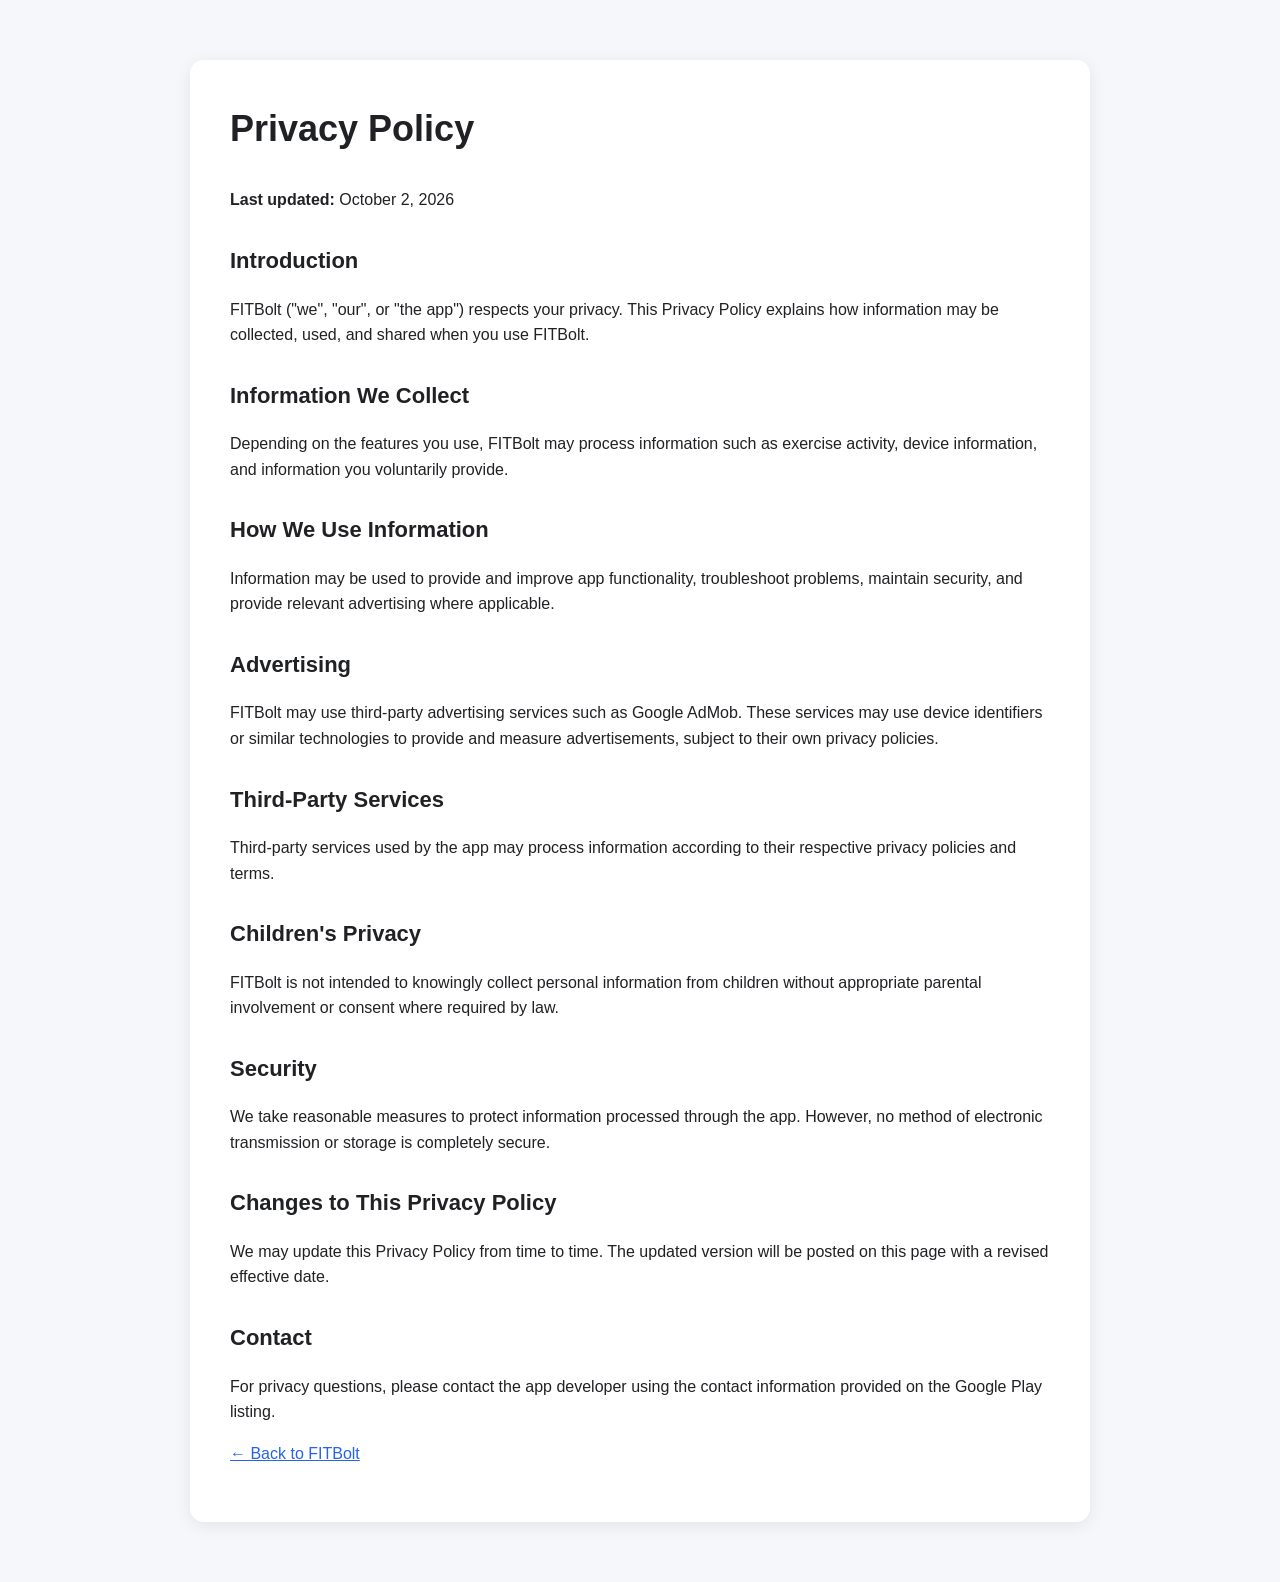
==== fitbolt-privacy-policy.html @ 78a80d01 "first commit" ====
<!DOCTYPE html>
<html lang="en">
<head>
  <meta charset="UTF-8">
  <meta name="viewport" content="width=device-width, initial-scale=1.0">
  <title>Privacy Policy - FITBolt</title>
  <link rel="stylesheet" href="style.css">
</head>
<body>
  <main class="container">
    <article class="card policy">
      <h1>Privacy Policy</h1>
      <p><strong>Last updated:</strong> October 2, 2026</p>

      <h2>Introduction</h2>
      <p>
        FITBolt ("we", "our", or "the app") respects your privacy. This Privacy Policy
        explains how information may be collected, used, and shared when you use FITBolt.
      </p>

      <h2>Information We Collect</h2>
      <p>
        Depending on the features you use, FITBolt may process information such as
        exercise activity, device information, and information you voluntarily provide.
      </p>

      <h2>How We Use Information</h2>
      <p>
        Information may be used to provide and improve app functionality, troubleshoot
        problems, maintain security, and provide relevant advertising where applicable.
      </p>

      <h2>Advertising</h2>
      <p>
        FITBolt may use third-party advertising services such as Google AdMob.
        These services may use device identifiers or similar technologies to provide
        and measure advertisements, subject to their own privacy policies.
      </p>

      <h2>Third-Party Services</h2>
      <p>
        Third-party services used by the app may process information according to their
        respective privacy policies and terms.
      </p>

      <h2>Children's Privacy</h2>
      <p>
        FITBolt is not intended to knowingly collect personal information from children
        without appropriate parental involvement or consent where required by law.
      </p>

      <h2>Security</h2>
      <p>
        We take reasonable measures to protect information processed through the app.
        However, no method of electronic transmission or storage is completely secure.
      </p>

      <h2>Changes to This Privacy Policy</h2>
      <p>
        We may update this Privacy Policy from time to time. The updated version will
        be posted on this page with a revised effective date.
      </p>

      <h2>Contact</h2>
      <p>
        For privacy questions, please contact the app developer using the contact
        information provided on the Google Play listing.
      </p>

      <p><a href="/">← Back to FITBolt</a></p>
    </article>
  </main>
</body>
</html>
---- style.css ----
* {
  box-sizing: border-box;
}

body {
  margin: 0;
  font-family: Arial, Helvetica, sans-serif;
  background: #f5f7fb;
  color: #202124;
  line-height: 1.6;
}

.container {
  width: min(900px, calc(100% - 32px));
  margin: 60px auto;
}

.card {
  background: #ffffff;
  border-radius: 14px;
  padding: 40px;
  box-shadow: 0 4px 18px rgba(0, 0, 0, 0.08);
}

h1 {
  margin-top: 0;
  font-size: 36px;
}

h2 {
  margin-top: 30px;
  font-size: 22px;
}

.button {
  display: inline-block;
  margin-top: 20px;
  padding: 12px 20px;
  border-radius: 8px;
  background: #111827;
  color: #ffffff;
  text-decoration: none;
}

.button:hover {
  opacity: 0.9;
}

a {
  color: #2563eb;
}

@media (max-width: 600px) {
  .container {
    margin: 20px auto;
  }

  .card {
    padding: 24px;
  }

  h1 {
    font-size: 30px;
  }
}
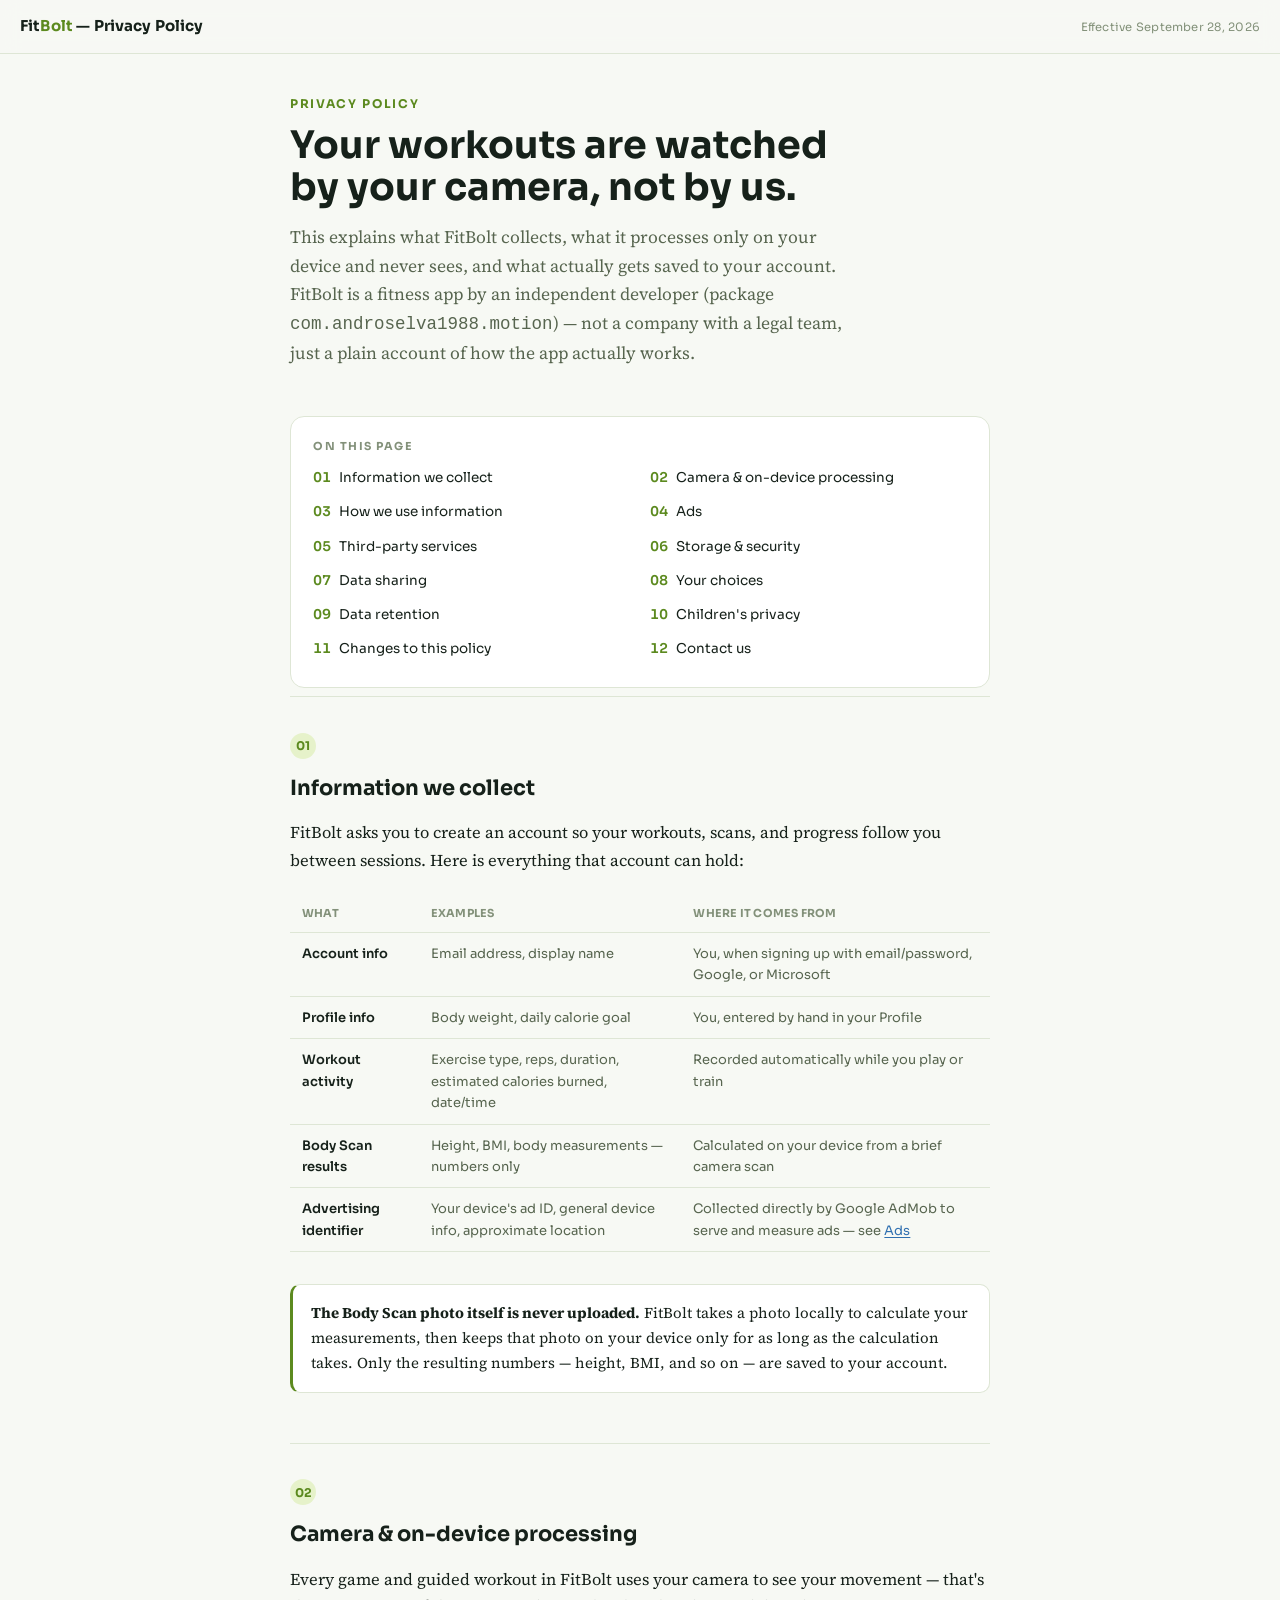
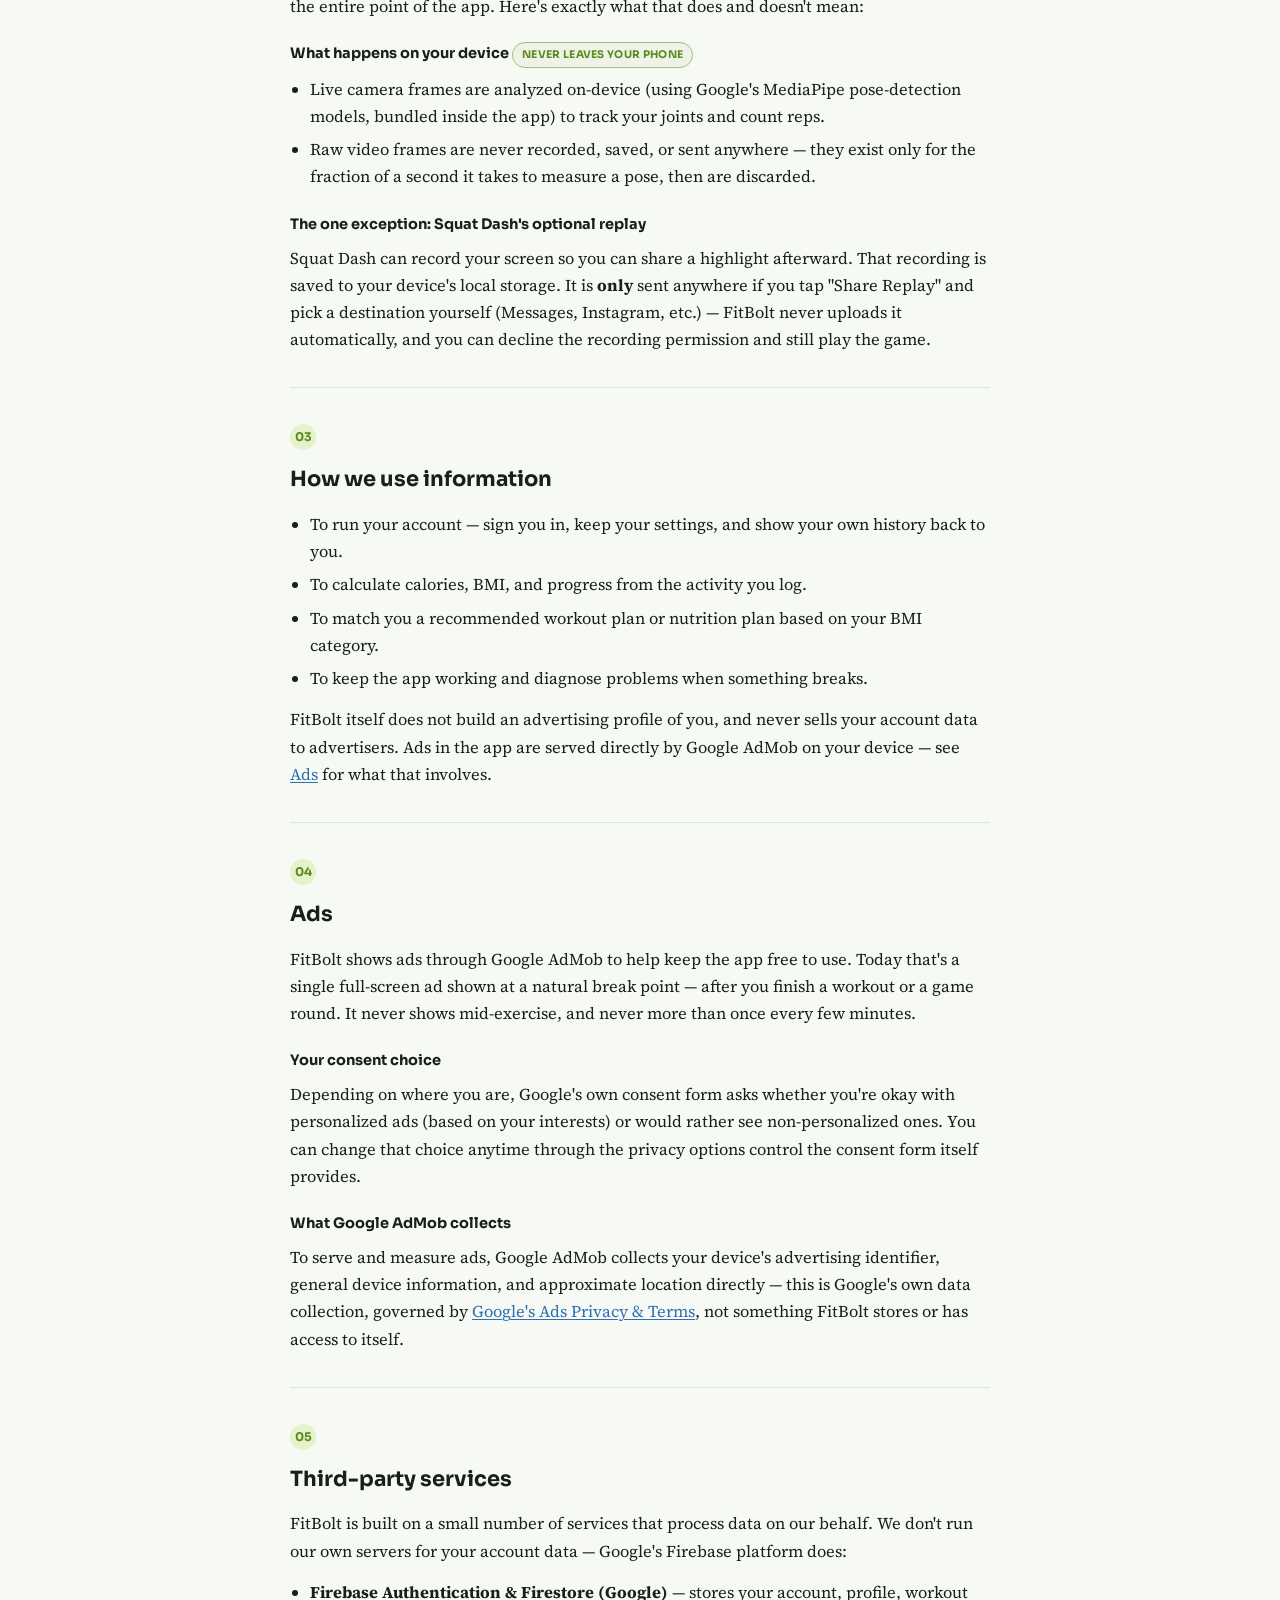
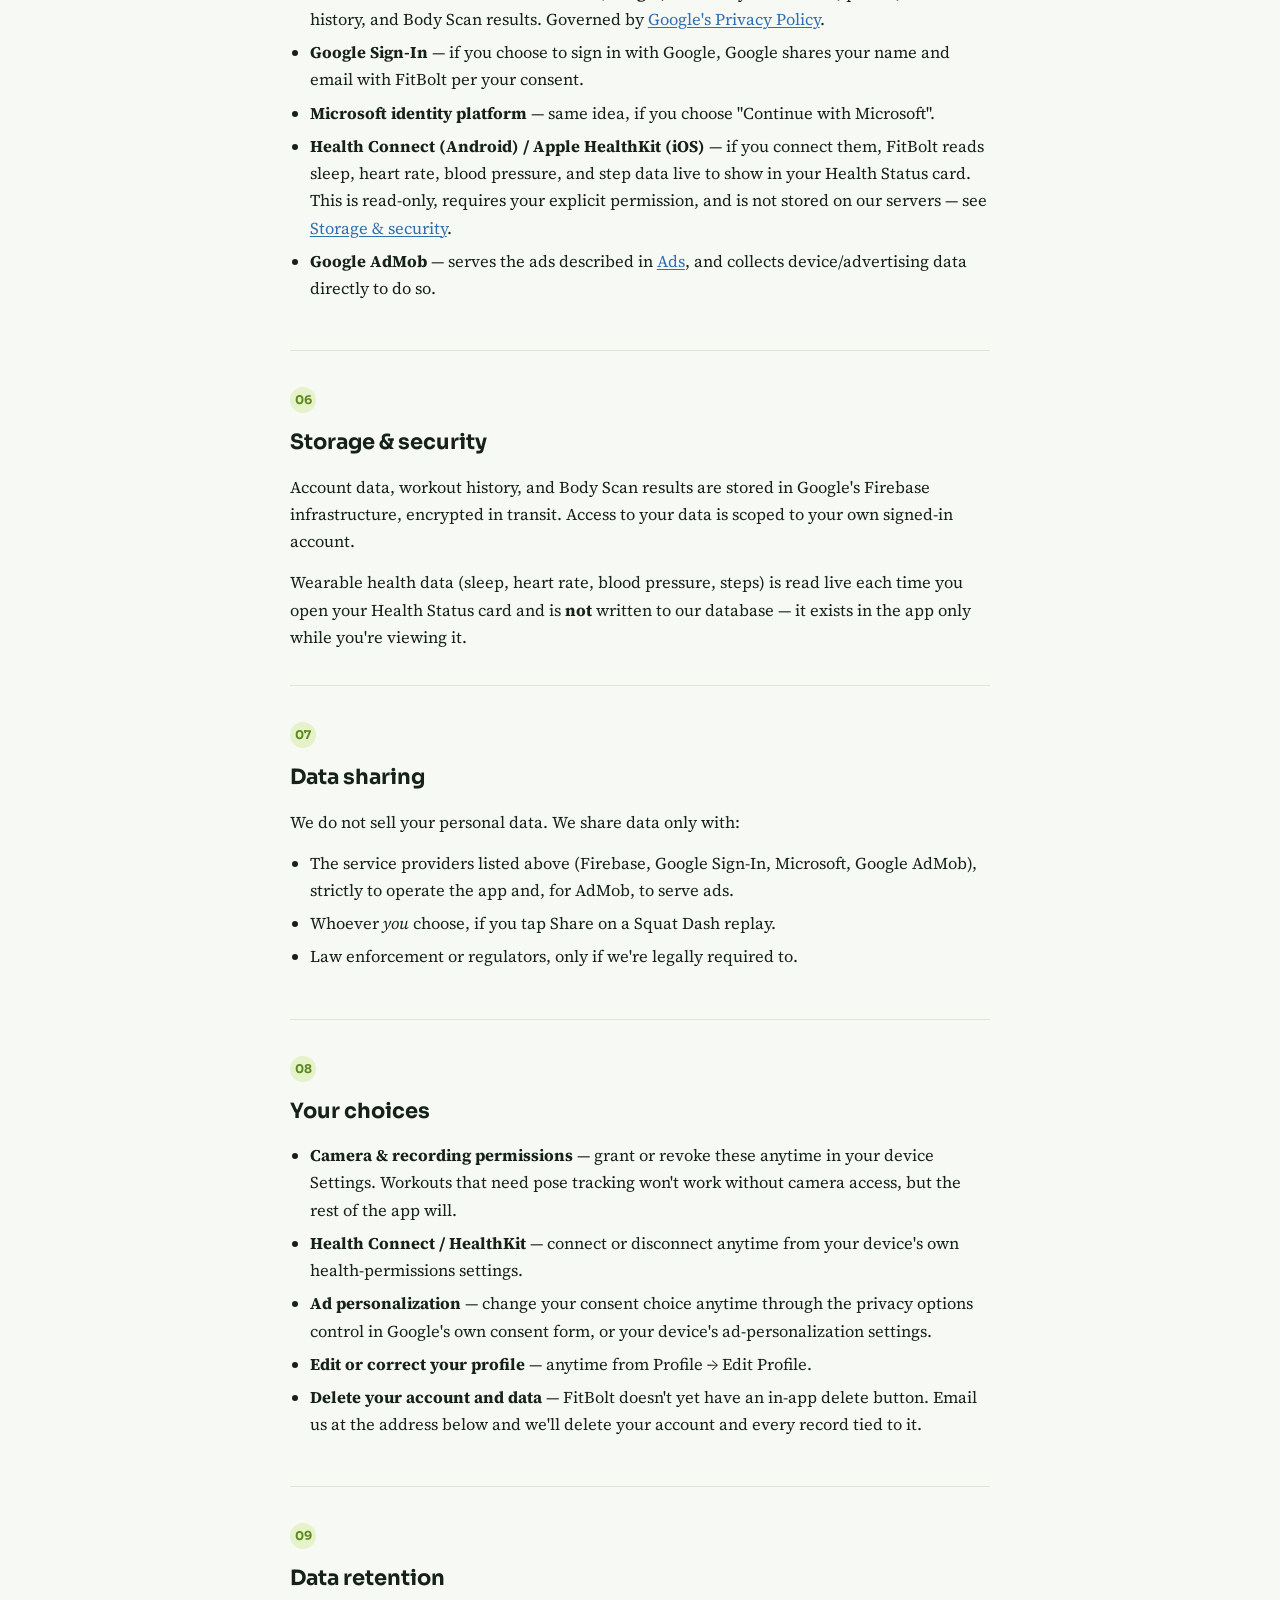
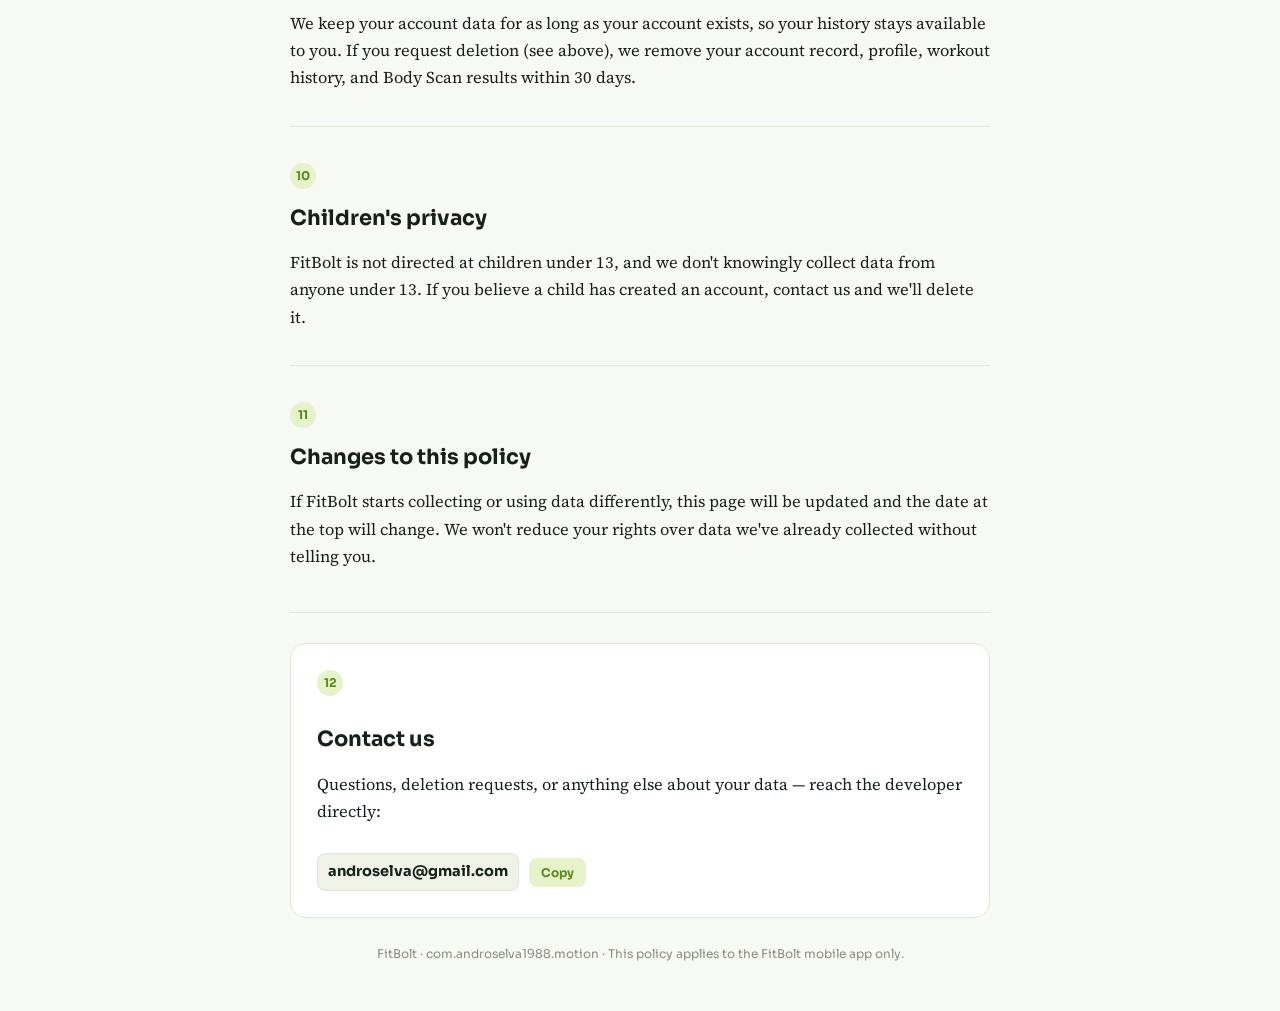
==== commit 54e4744c: "Update fitbolt-privacy-policy.html" ====
--- a/fitbolt-privacy-policy.html
+++ b/fitbolt-privacy-policy.html
@@ -1,74 +1,615 @@
-<!DOCTYPE html>
+<!doctype html>
 <html lang="en">
 <head>
-  <meta charset="UTF-8">
-  <meta name="viewport" content="width=device-width, initial-scale=1.0">
-  <title>Privacy Policy - FITBolt</title>
-  <link rel="stylesheet" href="style.css">
+<meta charset="utf-8">
+<meta name="viewport" content="width=device-width,initial-scale=1,viewport-fit=cover">
+<title>FitBolt Privacy Policy</title>
+<link rel="preconnect" href="https://fonts.gstatic.com" crossorigin>
+<link href="https://fonts.googleapis.com/css2?family=Sora:wght@600;700;800&family=Source+Serif+4:opsz,wght@8..60,400;8..60,500;8..60,600&display=swap" rel="stylesheet">
+<style>
+  :root {
+    --bg: #f7f9f4;
+    --surface: #ffffff;
+    --surface-2: #eef2e7;
+    --ink: #16211a;
+    --ink-muted: #57654f;
+    --ink-faint: #83917a;
+    --border: #dee6d5;
+    --accent: #5c8a1f;
+    --accent-bright: #bfe756;
+    --accent-soft: #e6f2ca;
+    --focus: #2f6fb0;
+    color-scheme: light;
+  }
+
+  @media (prefers-color-scheme: dark) {
+    :root:not([data-theme="light"]) {
+      --bg: #10150d;
+      --surface: #181f14;
+      --surface-2: #1f281a;
+      --ink: #edf3e6;
+      --ink-muted: #a9b89f;
+      --ink-faint: #74836b;
+      --border: #2b3524;
+      --accent: #bfe756;
+      --accent-bright: #bfe756;
+      --accent-soft: rgba(191, 231, 86, 0.14);
+      --focus: #8fc2f2;
+      color-scheme: dark;
+    }
+  }
+
+  :root[data-theme="dark"] {
+    --bg: #10150d;
+    --surface: #181f14;
+    --surface-2: #1f281a;
+    --ink: #edf3e6;
+    --ink-muted: #a9b89f;
+    --ink-faint: #74836b;
+    --border: #2b3524;
+    --accent: #bfe756;
+    --accent-bright: #bfe756;
+    --accent-soft: rgba(191, 231, 86, 0.14);
+    --focus: #8fc2f2;
+    color-scheme: dark;
+  }
+
+  * { box-sizing: border-box; }
+
+  body {
+    margin: 0;
+    background: var(--bg);
+    color: var(--ink);
+    font-family: "Source Serif 4", Georgia, "Times New Roman", serif;
+    font-size: 16.5px;
+    line-height: 1.65;
+    padding-inline: 20px;
+    padding-block: 0 48px;
+  }
+
+  img { max-width: 100%; }
+
+  h1, h2, h3, .display {
+    font-family: "Sora", "Segoe UI", Arial, sans-serif;
+    text-wrap: balance;
+  }
+
+  .topbar {
+    position: sticky;
+    top: env(safe-area-inset-top, 0px);
+    z-index: 10;
+    margin-inline: -20px;
+    padding: 14px 20px;
+    padding-top: calc(14px + env(safe-area-inset-top, 0px));
+    background: color-mix(in srgb, var(--bg) 86%, transparent);
+    backdrop-filter: blur(10px);
+    border-bottom: 1px solid var(--border);
+    display: flex;
+    align-items: baseline;
+    justify-content: space-between;
+    gap: 12px;
+    flex-wrap: wrap;
+  }
+
+  .topbar .name {
+    font-family: "Sora", sans-serif;
+    font-weight: 700;
+    font-size: 15px;
+    letter-spacing: 0.01em;
+    color: var(--ink);
+  }
+
+  .topbar .name span { color: var(--accent); }
+
+  .topbar .updated {
+    font-family: "Sora", sans-serif;
+    font-size: 11.5px;
+    color: var(--ink-faint);
+    letter-spacing: 0.02em;
+  }
+
+  main { max-width: 700px; margin: 0 auto; }
+
+  header.hero { padding-block: 40px 20px; }
+
+  .eyebrow {
+    font-family: "Sora", sans-serif;
+    font-size: 12px;
+    font-weight: 700;
+    letter-spacing: 0.14em;
+    text-transform: uppercase;
+    color: var(--accent);
+    margin: 0 0 10px;
+  }
+
+  h1 {
+    font-size: clamp(28px, 6vw, 38px);
+    font-weight: 700;
+    margin: 0 0 14px;
+    line-height: 1.12;
+  }
+
+  .lede {
+    font-size: 17.5px;
+    color: var(--ink-muted);
+    max-width: 62ch;
+    margin: 0;
+  }
+
+  nav.toc {
+    background: var(--surface);
+    border: 1px solid var(--border);
+    border-radius: 14px;
+    padding: 20px 22px;
+    margin-block: 28px 8px;
+  }
+
+  nav.toc .toc-label {
+    font-family: "Sora", sans-serif;
+    font-size: 11px;
+    font-weight: 700;
+    letter-spacing: 0.14em;
+    text-transform: uppercase;
+    color: var(--ink-faint);
+    margin: 0 0 12px;
+  }
+
+  nav.toc ol {
+    list-style: none;
+    margin: 0;
+    padding: 0;
+    display: grid;
+    grid-template-columns: repeat(2, 1fr);
+    gap: 6px 20px;
+    counter-reset: toc;
+  }
+
+  @media (max-width: 520px) {
+    nav.toc ol { grid-template-columns: 1fr; }
+  }
+
+  nav.toc li { counter-increment: toc; }
+
+  nav.toc a {
+    font-family: "Sora", sans-serif;
+    font-size: 13.5px;
+    color: var(--ink);
+    text-decoration: none;
+    display: flex;
+    gap: 8px;
+  }
+
+  nav.toc a:hover { color: var(--accent); }
+
+  nav.toc a::before {
+    content: counter(toc, decimal-leading-zero);
+    color: var(--accent);
+    font-variant-numeric: tabular-nums;
+    font-weight: 600;
+  }
+
+  section {
+    padding-block: 34px;
+    border-top: 1px solid var(--border);
+    scroll-margin-top: 70px;
+  }
+
+  section .num, .contact-card .num {
+    display: inline-flex;
+    align-items: center;
+    justify-content: center;
+    font-family: "Sora", sans-serif;
+    font-size: 12px;
+    font-weight: 700;
+    color: var(--accent);
+    background: var(--accent-soft);
+    border-radius: 999px;
+    width: 26px;
+    height: 26px;
+    margin-bottom: 12px;
+  }
+
+  h2 { font-size: 21px; font-weight: 700; margin: 0 0 14px; }
+
+  h3 {
+    font-family: "Sora", sans-serif;
+    font-size: 14.5px;
+    font-weight: 700;
+    margin: 22px 0 8px;
+    color: var(--ink);
+  }
+
+  p { margin: 0 0 14px; }
+  p:last-child { margin-bottom: 0; }
+
+  ul { margin: 0 0 14px; padding-left: 1.2em; }
+  li { margin-bottom: 6px; }
+  li:last-child { margin-bottom: 0; }
+
+  strong { color: var(--ink); }
+
+  a { color: var(--focus); text-decoration-thickness: 1px; text-underline-offset: 2px; }
+  a:focus-visible, button:focus-visible { outline: 2px solid var(--focus); outline-offset: 2px; }
+
+  .data-table {
+    width: 100%;
+    border-collapse: collapse;
+    font-family: "Sora", sans-serif;
+    font-size: 13px;
+    margin-block: 6px 16px;
+  }
+
+  .table-wrap { overflow-x: auto; }
+
+  .data-table th, .data-table td {
+    text-align: left;
+    padding: 10px 12px;
+    border-bottom: 1px solid var(--border);
+    vertical-align: top;
+  }
+
+  .data-table th {
+    color: var(--ink-faint);
+    font-weight: 700;
+    letter-spacing: 0.02em;
+    text-transform: uppercase;
+    font-size: 11px;
+    white-space: nowrap;
+  }
+
+  .data-table td { color: var(--ink-muted); }
+  .data-table td.what { color: var(--ink); font-weight: 600; font-family: "Sora", sans-serif; }
+
+  .pill {
+    display: inline-block;
+    font-family: "Sora", sans-serif;
+    font-size: 10.5px;
+    font-weight: 700;
+    letter-spacing: 0.03em;
+    text-transform: uppercase;
+    padding: 3px 9px;
+    border-radius: 999px;
+    background: var(--surface-2);
+    color: var(--ink-muted);
+    border: 1px solid var(--border);
+  }
+
+  .pill.on-device { color: var(--accent); border-color: color-mix(in srgb, var(--accent) 45%, var(--border)); }
+
+  .callout {
+    background: var(--surface);
+    border: 1px solid var(--border);
+    border-left: 3px solid var(--accent);
+    border-radius: 10px;
+    padding: 16px 18px;
+    margin-block: 16px;
+    font-size: 15px;
+  }
+
+  .callout p { margin: 0; }
+  .callout p + p { margin-top: 8px; }
+
+  footer {
+    margin-top: 8px;
+    padding-top: 30px;
+    border-top: 1px solid var(--border);
+  }
+
+  .contact-card {
+    background: var(--surface);
+    border: 1px solid var(--border);
+    border-radius: 16px;
+    padding: 26px;
+    display: flex;
+    flex-direction: column;
+    gap: 14px;
+  }
+
+  .contact-card h2 { margin: 0; }
+
+  .contact-row {
+    display: flex;
+    align-items: center;
+    gap: 10px;
+    flex-wrap: wrap;
+    font-family: "Sora", sans-serif;
+    font-size: 14.5px;
+  }
+
+  .contact-value {
+    font-weight: 700;
+    color: var(--ink);
+    background: var(--surface-2);
+    border: 1px solid var(--border);
+    border-radius: 8px;
+    padding: 6px 10px;
+    user-select: all;
+  }
+
+  .copy-btn {
+    font-family: "Sora", sans-serif;
+    font-size: 12px;
+    font-weight: 700;
+    color: var(--accent);
+    background: var(--accent-soft);
+    border: none;
+    border-radius: 8px;
+    padding: 7px 12px;
+    cursor: pointer;
+  }
+
+  .copy-btn:hover { filter: brightness(0.97); }
+
+  .fineprint {
+    margin-top: 26px;
+    font-family: "Sora", sans-serif;
+    font-size: 12px;
+    color: var(--ink-faint);
+    text-align: center;
+  }
+
+  [hidden] { display: none !important; }
+</style>
 </head>
 <body>
-  <main class="container">
-    <article class="card policy">
-      <h1>Privacy Policy</h1>
-      <p><strong>Last updated:</strong> October 2, 2026</p>
-
-      <h2>Introduction</h2>
-      <p>
-        FITBolt ("we", "our", or "the app") respects your privacy. This Privacy Policy
-        explains how information may be collected, used, and shared when you use FITBolt.
-      </p>
-
-      <h2>Information We Collect</h2>
-      <p>
-        Depending on the features you use, FITBolt may process information such as
-        exercise activity, device information, and information you voluntarily provide.
-      </p>
-
-      <h2>How We Use Information</h2>
-      <p>
-        Information may be used to provide and improve app functionality, troubleshoot
-        problems, maintain security, and provide relevant advertising where applicable.
-      </p>
-
-      <h2>Advertising</h2>
-      <p>
-        FITBolt may use third-party advertising services such as Google AdMob.
-        These services may use device identifiers or similar technologies to provide
-        and measure advertisements, subject to their own privacy policies.
-      </p>
-
-      <h2>Third-Party Services</h2>
-      <p>
-        Third-party services used by the app may process information according to their
-        respective privacy policies and terms.
-      </p>
-
-      <h2>Children's Privacy</h2>
-      <p>
-        FITBolt is not intended to knowingly collect personal information from children
-        without appropriate parental involvement or consent where required by law.
-      </p>
-
-      <h2>Security</h2>
-      <p>
-        We take reasonable measures to protect information processed through the app.
-        However, no method of electronic transmission or storage is completely secure.
-      </p>
-
-      <h2>Changes to This Privacy Policy</h2>
-      <p>
-        We may update this Privacy Policy from time to time. The updated version will
-        be posted on this page with a revised effective date.
-      </p>
-
-      <h2>Contact</h2>
-      <p>
-        For privacy questions, please contact the app developer using the contact
-        information provided on the Google Play listing.
-      </p>
-
-      <p><a href="/">← Back to FITBolt</a></p>
-    </article>
-  </main>
+
+<div class="topbar">
+  <div class="name">Fit<span>Bolt</span> — Privacy Policy</div>
+  <div class="updated">Effective September 28, 2026</div>
+</div>
+
+<main>
+  <header class="hero">
+    <p class="eyebrow">Privacy Policy</p>
+    <h1>Your workouts are watched by your camera, not by us.</h1>
+    <p class="lede">
+      This explains what FitBolt collects, what it processes only on your device and never sees,
+      and what actually gets saved to your account. FitBolt is a fitness app by an independent developer
+      (package <code>com.androselva1988.motion</code>) — not a company with a legal team, just a plain account
+      of how the app actually works.
+    </p>
+  </header>
+
+  <nav class="toc" aria-label="Table of contents">
+    <p class="toc-label">On this page</p>
+    <ol>
+      <li><a href="#collect">Information we collect</a></li>
+      <li><a href="#camera">Camera &amp; on-device processing</a></li>
+      <li><a href="#use">How we use information</a></li>
+      <li><a href="#ads">Ads</a></li>
+      <li><a href="#third-party">Third-party services</a></li>
+      <li><a href="#storage">Storage &amp; security</a></li>
+      <li><a href="#sharing">Data sharing</a></li>
+      <li><a href="#choices">Your choices</a></li>
+      <li><a href="#retention">Data retention</a></li>
+      <li><a href="#children">Children's privacy</a></li>
+      <li><a href="#changes">Changes to this policy</a></li>
+      <li><a href="#contact">Contact us</a></li>
+    </ol>
+  </nav>
+
+  <section id="collect">
+    <span class="num">01</span>
+    <h2>Information we collect</h2>
+    <p>FitBolt asks you to create an account so your workouts, scans, and progress follow you between sessions. Here is everything that account can hold:</p>
+
+    <div class="table-wrap">
+      <table class="data-table">
+        <thead>
+          <tr><th>What</th><th>Examples</th><th>Where it comes from</th></tr>
+        </thead>
+        <tbody>
+          <tr>
+            <td class="what">Account info</td>
+            <td>Email address, display name</td>
+            <td>You, when signing up with email/password, Google, or Microsoft</td>
+          </tr>
+          <tr>
+            <td class="what">Profile info</td>
+            <td>Body weight, daily calorie goal</td>
+            <td>You, entered by hand in your Profile</td>
+          </tr>
+          <tr>
+            <td class="what">Workout activity</td>
+            <td>Exercise type, reps, duration, estimated calories burned, date/time</td>
+            <td>Recorded automatically while you play or train</td>
+          </tr>
+          <tr>
+            <td class="what">Body Scan results</td>
+            <td>Height, BMI, body measurements — numbers only</td>
+            <td>Calculated on your device from a brief camera scan</td>
+          </tr>
+          <tr>
+            <td class="what">Advertising identifier</td>
+            <td>Your device's ad ID, general device info, approximate location</td>
+            <td>Collected directly by Google AdMob to serve and measure ads — see <a href="#ads">Ads</a></td>
+          </tr>
+        </tbody>
+      </table>
+    </div>
+
+    <div class="callout">
+      <p><strong>The Body Scan photo itself is never uploaded.</strong> FitBolt takes a photo locally to calculate
+      your measurements, then keeps that photo on your device only for as long as the calculation takes.
+      Only the resulting numbers — height, BMI, and so on — are saved to your account.</p>
+    </div>
+  </section>
+
+  <section id="camera">
+    <span class="num">02</span>
+    <h2>Camera &amp; on-device processing</h2>
+    <p>Every game and guided workout in FitBolt uses your camera to see your movement — that's the entire point of the app. Here's exactly what that does and doesn't mean:</p>
+
+    <h3>What happens on your device <span class="pill on-device">Never leaves your phone</span></h3>
+    <ul>
+      <li>Live camera frames are analyzed on-device (using Google's MediaPipe pose-detection models, bundled inside the app) to track your joints and count reps.</li>
+      <li>Raw video frames are never recorded, saved, or sent anywhere — they exist only for the fraction of a second it takes to measure a pose, then are discarded.</li>
+    </ul>
+
+    <h3>The one exception: Squat Dash's optional replay</h3>
+    <p>
+      Squat Dash can record your screen so you can share a highlight afterward. That recording is saved
+      to your device's local storage. It is <strong>only</strong> sent anywhere if you tap "Share Replay" and
+      pick a destination yourself (Messages, Instagram, etc.) — FitBolt never uploads it automatically, and
+      you can decline the recording permission and still play the game.
+    </p>
+  </section>
+
+  <section id="use">
+    <span class="num">03</span>
+    <h2>How we use information</h2>
+    <ul>
+      <li>To run your account — sign you in, keep your settings, and show your own history back to you.</li>
+      <li>To calculate calories, BMI, and progress from the activity you log.</li>
+      <li>To match you a recommended workout plan or nutrition plan based on your BMI category.</li>
+      <li>To keep the app working and diagnose problems when something breaks.</li>
+    </ul>
+    <p>
+      FitBolt itself does not build an advertising profile of you, and never sells your account data to
+      advertisers. Ads in the app are served directly by Google AdMob on your device — see <a href="#ads">Ads</a>
+      for what that involves.
+    </p>
+  </section>
+
+  <section id="ads">
+    <span class="num">04</span>
+    <h2>Ads</h2>
+    <p>
+      FitBolt shows ads through Google AdMob to help keep the app free to use. Today that's a single
+      full-screen ad shown at a natural break point — after you finish a workout or a game round. It never
+      shows mid-exercise, and never more than once every few minutes.
+    </p>
+
+    <h3>Your consent choice</h3>
+    <p>
+      Depending on where you are, Google's own consent form asks whether you're okay with personalized ads
+      (based on your interests) or would rather see non-personalized ones. You can change that choice anytime
+      through the privacy options control the consent form itself provides.
+    </p>
+
+    <h3>What Google AdMob collects</h3>
+    <p>
+      To serve and measure ads, Google AdMob collects your device's advertising identifier, general device
+      information, and approximate location directly — this is Google's own data collection, governed by
+      <a href="https://policies.google.com/technologies/partner-sites" target="_blank" rel="noopener">Google's Ads Privacy &amp; Terms</a>,
+      not something FitBolt stores or has access to itself.
+    </p>
+  </section>
+
+  <section id="third-party">
+    <span class="num">05</span>
+    <h2>Third-party services</h2>
+    <p>FitBolt is built on a small number of services that process data on our behalf. We don't run our own servers for your account data — Google's Firebase platform does:</p>
+    <ul>
+      <li><strong>Firebase Authentication &amp; Firestore (Google)</strong> — stores your account, profile, workout history, and Body Scan results. Governed by <a href="https://policies.google.com/privacy" target="_blank" rel="noopener">Google's Privacy Policy</a>.</li>
+      <li><strong>Google Sign-In</strong> — if you choose to sign in with Google, Google shares your name and email with FitBolt per your consent.</li>
+      <li><strong>Microsoft identity platform</strong> — same idea, if you choose "Continue with Microsoft".</li>
+      <li><strong>Health Connect (Android) / Apple HealthKit (iOS)</strong> — if you connect them, FitBolt reads sleep, heart rate, blood pressure, and step data live to show in your Health Status card. This is read-only, requires your explicit permission, and is not stored on our servers — see <a href="#storage">Storage &amp; security</a>.</li>
+      <li><strong>Google AdMob</strong> — serves the ads described in <a href="#ads">Ads</a>, and collects device/advertising data directly to do so.</li>
+    </ul>
+  </section>
+
+  <section id="storage">
+    <span class="num">06</span>
+    <h2>Storage &amp; security</h2>
+    <p>
+      Account data, workout history, and Body Scan results are stored in Google's Firebase infrastructure,
+      encrypted in transit. Access to your data is scoped to your own signed-in account.
+    </p>
+    <p>
+      Wearable health data (sleep, heart rate, blood pressure, steps) is read live each time you open your
+      Health Status card and is <strong>not</strong> written to our database — it exists in the app only while
+      you're viewing it.
+    </p>
+  </section>
+
+  <section id="sharing">
+    <span class="num">07</span>
+    <h2>Data sharing</h2>
+    <p>We do not sell your personal data. We share data only with:</p>
+    <ul>
+      <li>The service providers listed above (Firebase, Google Sign-In, Microsoft, Google AdMob), strictly to operate the app and, for AdMob, to serve ads.</li>
+      <li>Whoever <em>you</em> choose, if you tap Share on a Squat Dash replay.</li>
+      <li>Law enforcement or regulators, only if we're legally required to.</li>
+    </ul>
+  </section>
+
+  <section id="choices">
+    <span class="num">08</span>
+    <h2>Your choices</h2>
+    <ul>
+      <li><strong>Camera &amp; recording permissions</strong> — grant or revoke these anytime in your device Settings. Workouts that need pose tracking won't work without camera access, but the rest of the app will.</li>
+      <li><strong>Health Connect / HealthKit</strong> — connect or disconnect anytime from your device's own health-permissions settings.</li>
+      <li><strong>Ad personalization</strong> — change your consent choice anytime through the privacy options control in Google's own consent form, or your device's ad-personalization settings.</li>
+      <li><strong>Edit or correct your profile</strong> — anytime from Profile → Edit Profile.</li>
+      <li><strong>Delete your account and data</strong> — FitBolt doesn't yet have an in-app delete button. Email us at the address below and we'll delete your account and every record tied to it.</li>
+    </ul>
+  </section>
+
+  <section id="retention">
+    <span class="num">09</span>
+    <h2>Data retention</h2>
+    <p>
+      We keep your account data for as long as your account exists, so your history stays available to you.
+      If you request deletion (see above), we remove your account record, profile, workout history, and
+      Body Scan results within 30 days.
+    </p>
+  </section>
+
+  <section id="children">
+    <span class="num">10</span>
+    <h2>Children's privacy</h2>
+    <p>
+      FitBolt is not directed at children under 13, and we don't knowingly collect data from anyone under 13.
+      If you believe a child has created an account, contact us and we'll delete it.
+    </p>
+  </section>
+
+  <section id="changes">
+    <span class="num">11</span>
+    <h2>Changes to this policy</h2>
+    <p>
+      If FitBolt starts collecting or using data differently, this page will be updated and the date at the
+      top will change. We won't reduce your rights over data we've already collected without telling you.
+    </p>
+  </section>
+
+  <footer id="contact">
+    <div class="contact-card">
+      <span class="num">12</span>
+      <h2>Contact us</h2>
+      <p>Questions, deletion requests, or anything else about your data — reach the developer directly:</p>
+      <div class="contact-row">
+        <span class="contact-value" id="contact-email">androselva@gmail.com</span>
+        <button class="copy-btn" type="button" onclick="copyEmail()">Copy</button>
+      </div>
+    </div>
+    <p class="fineprint">FitBolt · com.androselva1988.motion · This policy applies to the FitBolt mobile app only.</p>
+  </footer>
+</main>
+
+<script>
+  function copyEmail() {
+    var email = document.getElementById('contact-email').textContent;
+    var btn = document.querySelector('.copy-btn');
+    var done = function () {
+      var original = btn.textContent;
+      btn.textContent = 'Copied';
+      setTimeout(function () { btn.textContent = original; }, 1500);
+    };
+    try {
+      navigator.clipboard.writeText(email).then(done).catch(function () { selectFallback(); });
+    } catch (e) {
+      selectFallback();
+    }
+    function selectFallback() {
+      var range = document.createRange();
+      range.selectNode(document.getElementById('contact-email'));
+      window.getSelection().removeAllRanges();
+      window.getSelection().addRange(range);
+    }
+  }
+</script>
+
 </body>
 </html>
